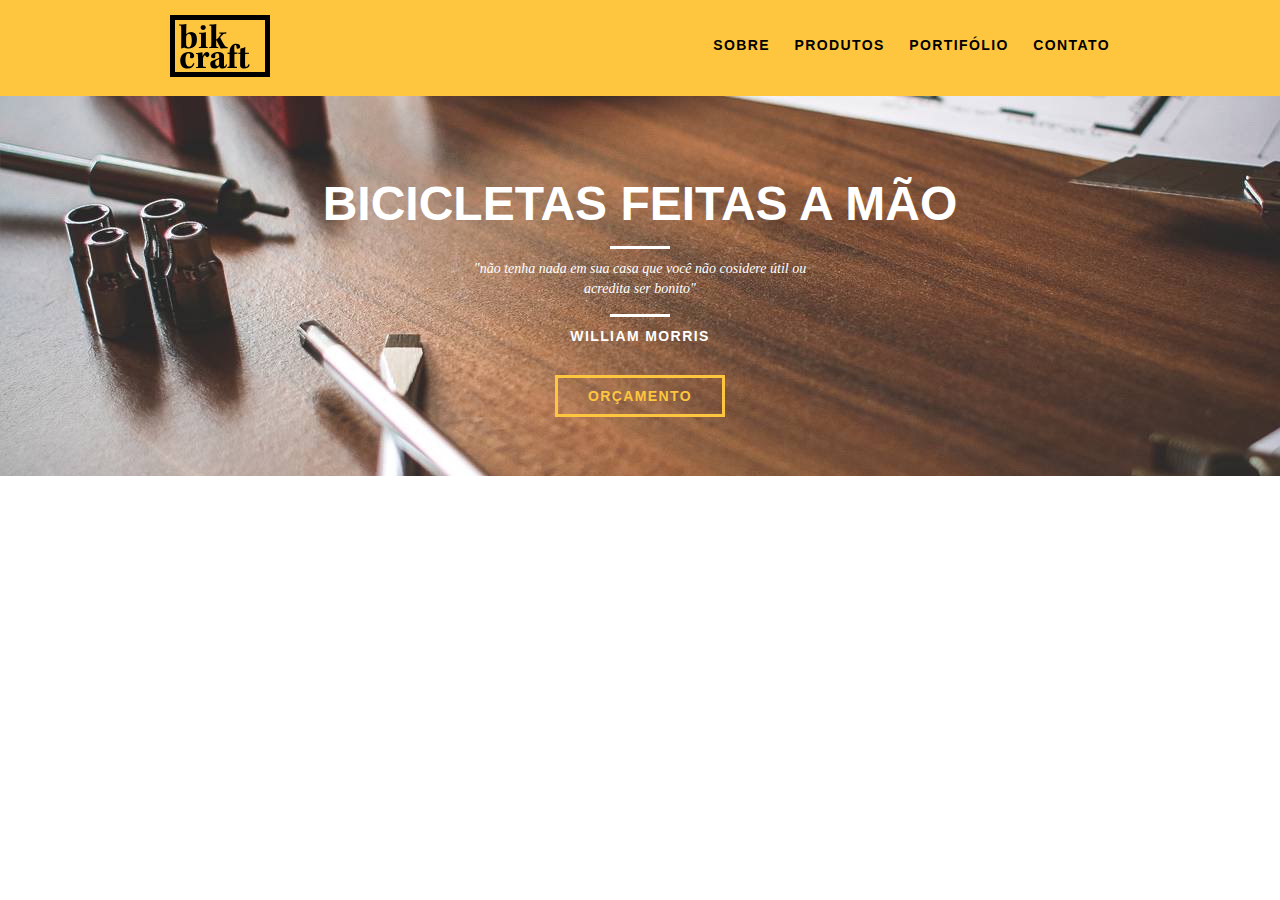
==== index.html @ 67c0c942 ":checkered_flag: Header face deployed" ====
<!DOCTYPE html>
<html lang="pt-BR">
<head>
    <meta charset="UTF-8">
    <meta http-equiv="X-UA-Compatible" content="IE=edge">
    <meta name="viewport" content="width=device-width, initial-scale=1.0">
    <title>Bikcraft</title>

    <link rel="stylesheet" href="./assets/css/normalize.css">
    <link rel="stylesheet" href="./assets/css/reset.css">
    <link rel="stylesheet" href="./assets/css/grid.css">
    <link rel="stylesheet" href="./assets/css/style.css">

    <script src="./assets/js/script.js" defer></script>
</head>

<body>

    <header class="header">
        <div class="container">
            <a href="index.html" class="grid-4">
                <img src="./assets/images/bikcraft.svg" alt="Bikcraft">
            </a>
            <nav class="header_menu grid-12">
                <ul>
                    <li><a href="sobre.html">Sobre</a></li>
                    <li><a href="produtos.html">Produtos</a></li>
                    <li><a href="portifolio.html">Portifólio</a></li>
                    <li><a href="contato.html">Contato</a></li>
                </ul>
            </nav>
        </div>
    </header>

    <section class="introducao">
        <div class="container">
            <h1>Bicicletas Feitas a Mão</h1>
            <blockquote class="quote-externo">
                <p>"não tenha nada em sua casa que você não cosidere útil ou acredita ser bonito"</p>
                <cite>WILLIAM MORRIS</cite>
            </blockquote>
            <a href="produtos.html" class="btn">Orçamento</a>
        </div>

    </section>

</body>
</html>
---- assets/css/grid.css ----
*, *:before, *:after {
    -webkit-box-sizing: border-box; 
    -moz-box-sizing: border-box; 
    box-sizing: border-box;
  }
  
  .container {
      width: 960px;
      margin: 0 auto;
      padding: 0px;
      position: relative;
  }
  
  .container:after, .container:before {
      content: " ";
      display: table;
  }
  
  .container:after {
      clear: both;
  }
  
  .grid-1, .grid-2, .grid-3, .grid-4, .grid-5, .grid-6, .grid-7, .grid-8, .grid-9, .grid-10, .grid-11, .grid-12, .grid-13, .grid-14, .grid-15, .grid-16, .grid-1-3 {
      float: left;
      margin-left: 10px;
      margin-right: 10px;
  }
  
  .grid-1 	{width: 40px;}
  .grid-2 	{width: 100px;}
  .grid-3 	{width: 160px;}
  .grid-4 	{width: 220px;}
  .grid-5 	{width: 280px;}
  .grid-6 	{width: 340px;}
  .grid-7 	{width: 400px;}
  .grid-8 	{width: 460px;}
  .grid-9 	{width: 520px;}
  .grid-10 	{width: 580px;}
  .grid-11 	{width: 640px;}
  .grid-12 	{width: 700px;}
  .grid-13 	{width: 760px;}
  .grid-14 	{width: 820px;}
  .grid-15 	{width: 880px;}
  .grid-16 	{width: 940px;}
  .grid-1-3	{width: 300px;}
---- assets/css/style.css ----
/* Estilos Gerais */

body {
    font-family: Arial, Helvetica, sans-serif;
}

p {
    font-family: Georgia, 'Times New Roman', Times, serif;
    font-size: 14px;
    line-height: 20px;
}

.btn {
    border: 3px solid #fec63e;
    padding: 10px 30px;
    color: #fec63e;
    font-size: 14px;
    line-height: 20px;
    text-transform: uppercase;
    font-weight: bold;
    letter-spacing: .1em;
}

.btn:hover {
    border-color: #fff;
    color: #fff;
}

/* Header */

.header {
    position: fixed;
    top: 0;
    width: 100%;
    background: #fec63e;
    padding: 15px 0;
}

.header_menu {
    text-align: right;
    margin-top: 20px;
}

.header_menu ul li {
    display: inline-block;
    margin-left: 20px;
}

.header_menu ul li a {
    color: #000;
    font-weight: bold;
    text-transform: uppercase;
    letter-spacing: .1em;
    font-size: 14px;
    line-height: 20px;
    padding: 10px 0;
}

.header_menu ul li a:hover {
    color: #fff;
}

/* Introdução */

.introducao {
    width: 100%;
    height: 380px;
    background: url(../images/bg.jpg) no-repeat;
    background-size: cover;
    margin-top: 96px;
    text-align: center;
    padding-top: 80px;
}

.introducao h1 {
    font-size: 48px;
    color: #fff;
    font-weight: bold;
    text-transform: uppercase;
}

.quote-externo {
    max-width: 360px;
    margin: 0 auto 40px;
    color: #fff;
}

.quote-externo p {
    font-style: italic;
}

.quote-externo p::before {
    content: "";
    display: block;
    width: 60px;
    height: 3px;
    background: #fff;
    margin: 15px auto 10px auto;
}

.quote-externo p::after {
    content: "";
    display: block;
    width: 60px;
    height: 3px;
    background: #fff;
    margin: 15px auto 10px auto;
}

.quote-externo cite {
    font-style: normal;
    font-weight: bold;
    font-size: 14px;
    letter-spacing: .1em;
}
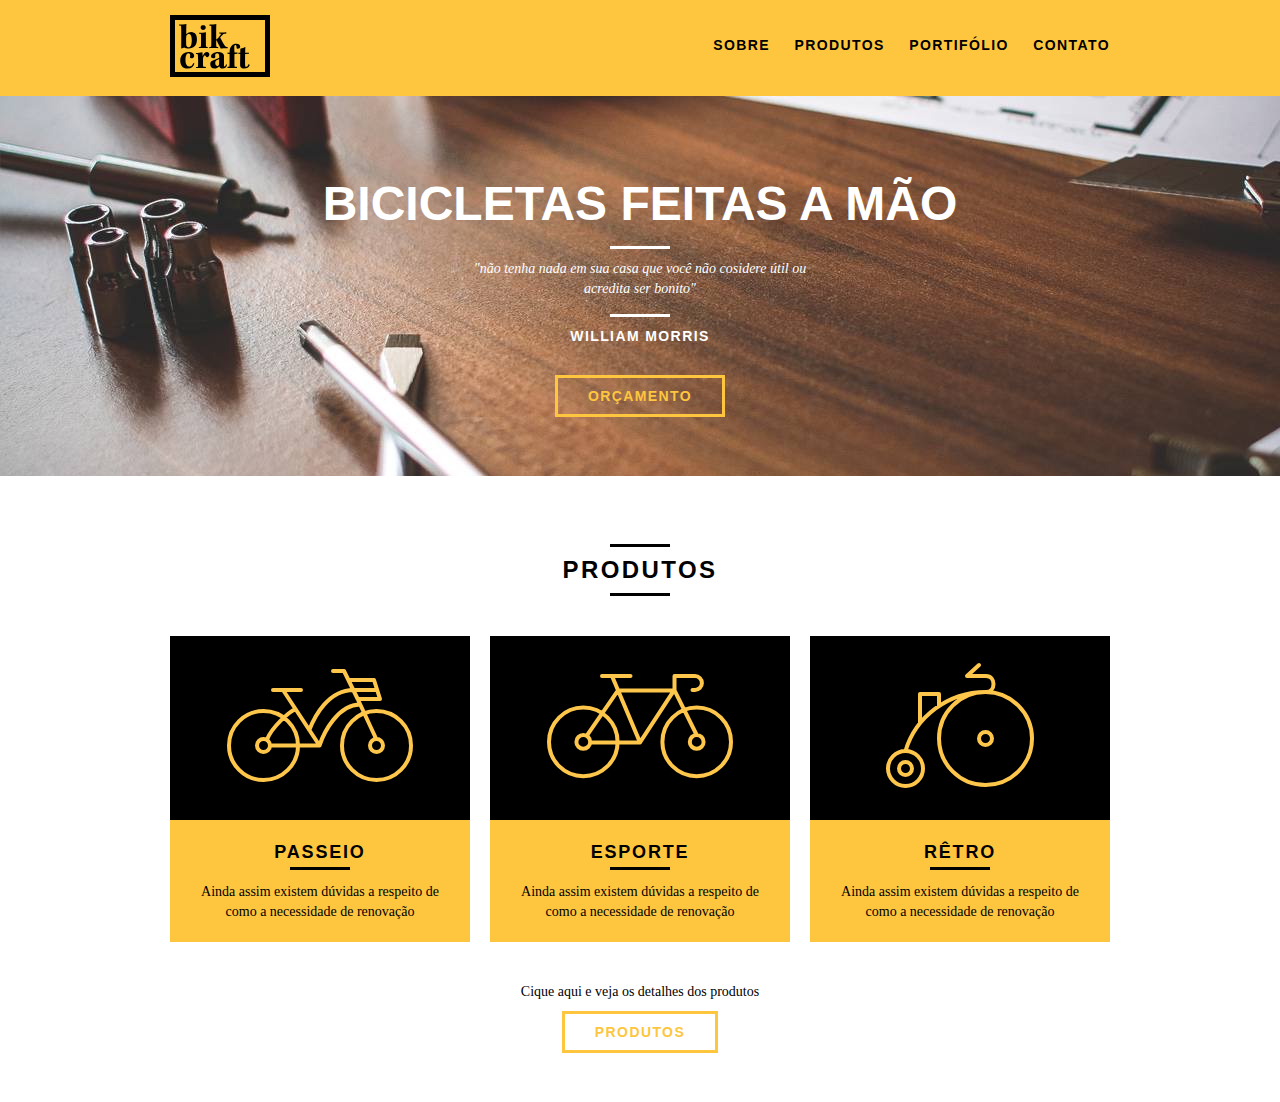
==== commit f5579e10: ":checkered_flag: Product section deployed" ====
--- a/index.html
+++ b/index.html
@@ -41,7 +41,40 @@
             </blockquote>
             <a href="produtos.html" class="btn">Orçamento</a>
         </div>
+    </section>
 
+    <section class="container produtos">
+        <h2 class="subtitulo">Produtos</h2>
+        <ul class="produtos-lista">
+            <li class="grid-1-3">
+                <div class="produtos-lista-icone">
+                    <img src="./assets/images/produtos/passeio.svg" alt="Bikcraft passeio">
+                </div>
+                <h3>Passeio</h3>
+                <p>Ainda assim existem dúvidas a respeito de como a necessidade de renovação</p>
+            </li>
+
+            <li class="grid-1-3">
+                <div class="produtos-lista-icone">
+                    <img src="./assets/images/produtos/esporte.svg" alt="Bikcraft passeio">
+                </div>
+                <h3>Esporte</h3>
+                <p>Ainda assim existem dúvidas a respeito de como a necessidade de renovação</p>
+            </li>
+
+            <li class="grid-1-3">
+                <div class="produtos-lista-icone">
+                    <img src="./assets/images/produtos/retro.svg" alt="Bikcraft passeio">
+                </div>
+                <h3>Rêtro</h3>
+                <p>Ainda assim existem dúvidas a respeito de como a necessidade de renovação</p>
+            </li>
+        </ul>
+
+        <div class="call">
+            <p>Cique aqui e veja os detalhes dos produtos</p>
+            <a href="produtos.html" class="btn btn-preto">Produtos</a>
+        </div>
     </section>
 
 </body>
--- a/assets/css/style.css
+++ b/assets/css/style.css
@@ -26,6 +26,39 @@
     color: #fff;
 }
 
+.btn-preto:hover {
+    border-color: #000;
+    color: #000;
+}
+
+.subtitulo {
+    font-size: 24px;
+    line-height: 30px;
+    font-weight: bold;
+    letter-spacing: .1em;
+    color: #000;
+    text-transform: uppercase;
+    text-align: center;
+    margin-bottom: 40px;
+}
+
+.subtitulo::after {
+    content: "";
+    display: block;
+    width: 60px;
+    height: 3px;
+    background: #000;
+    margin: 8px auto;
+}
+
+.subtitulo::before {
+    content: "";
+    display: block;
+    width: 60px;
+    height: 3px;
+    background: #000;
+    margin: 8px auto;
+}
 /* Header */
 
 .header {
@@ -34,6 +67,7 @@
     width: 100%;
     background: #fec63e;
     padding: 15px 0;
+    z-index: 10;
 }
 
 .header_menu {
@@ -112,4 +146,53 @@
     font-weight: bold;
     font-size: 14px;
     letter-spacing: .1em;
+}
+
+/* Produtos */
+
+.produtos {
+    padding: 60px 0;
+}
+
+.produtos-lista li {
+    background: #fec63e;
+    text-align: center;
+}
+
+.produtos-lista li h3 {
+    font-weight: bold;
+    font-size: 18px;
+    line-height: 25px;
+    text-transform: uppercase;
+    letter-spacing: .1em;
+    margin-top: 20px;
+}
+
+.produtos-lista li h3::after {
+    content: "";
+    display: block;
+    width: 60px;
+    height: 3px;
+    background: #000;
+    margin: 2px auto;
+}
+
+.produtos-lista li p {
+    padding: 10px 20px 20px 20px;
+}
+
+.produtos-lista-icone {
+    background: #000;
+    padding: 20px;
+}
+
+.call {
+    padding-top: 40px;
+    text-align: center;
+    clear: both;
+    
+}
+
+.call p {
+    margin-bottom: 20px;
 }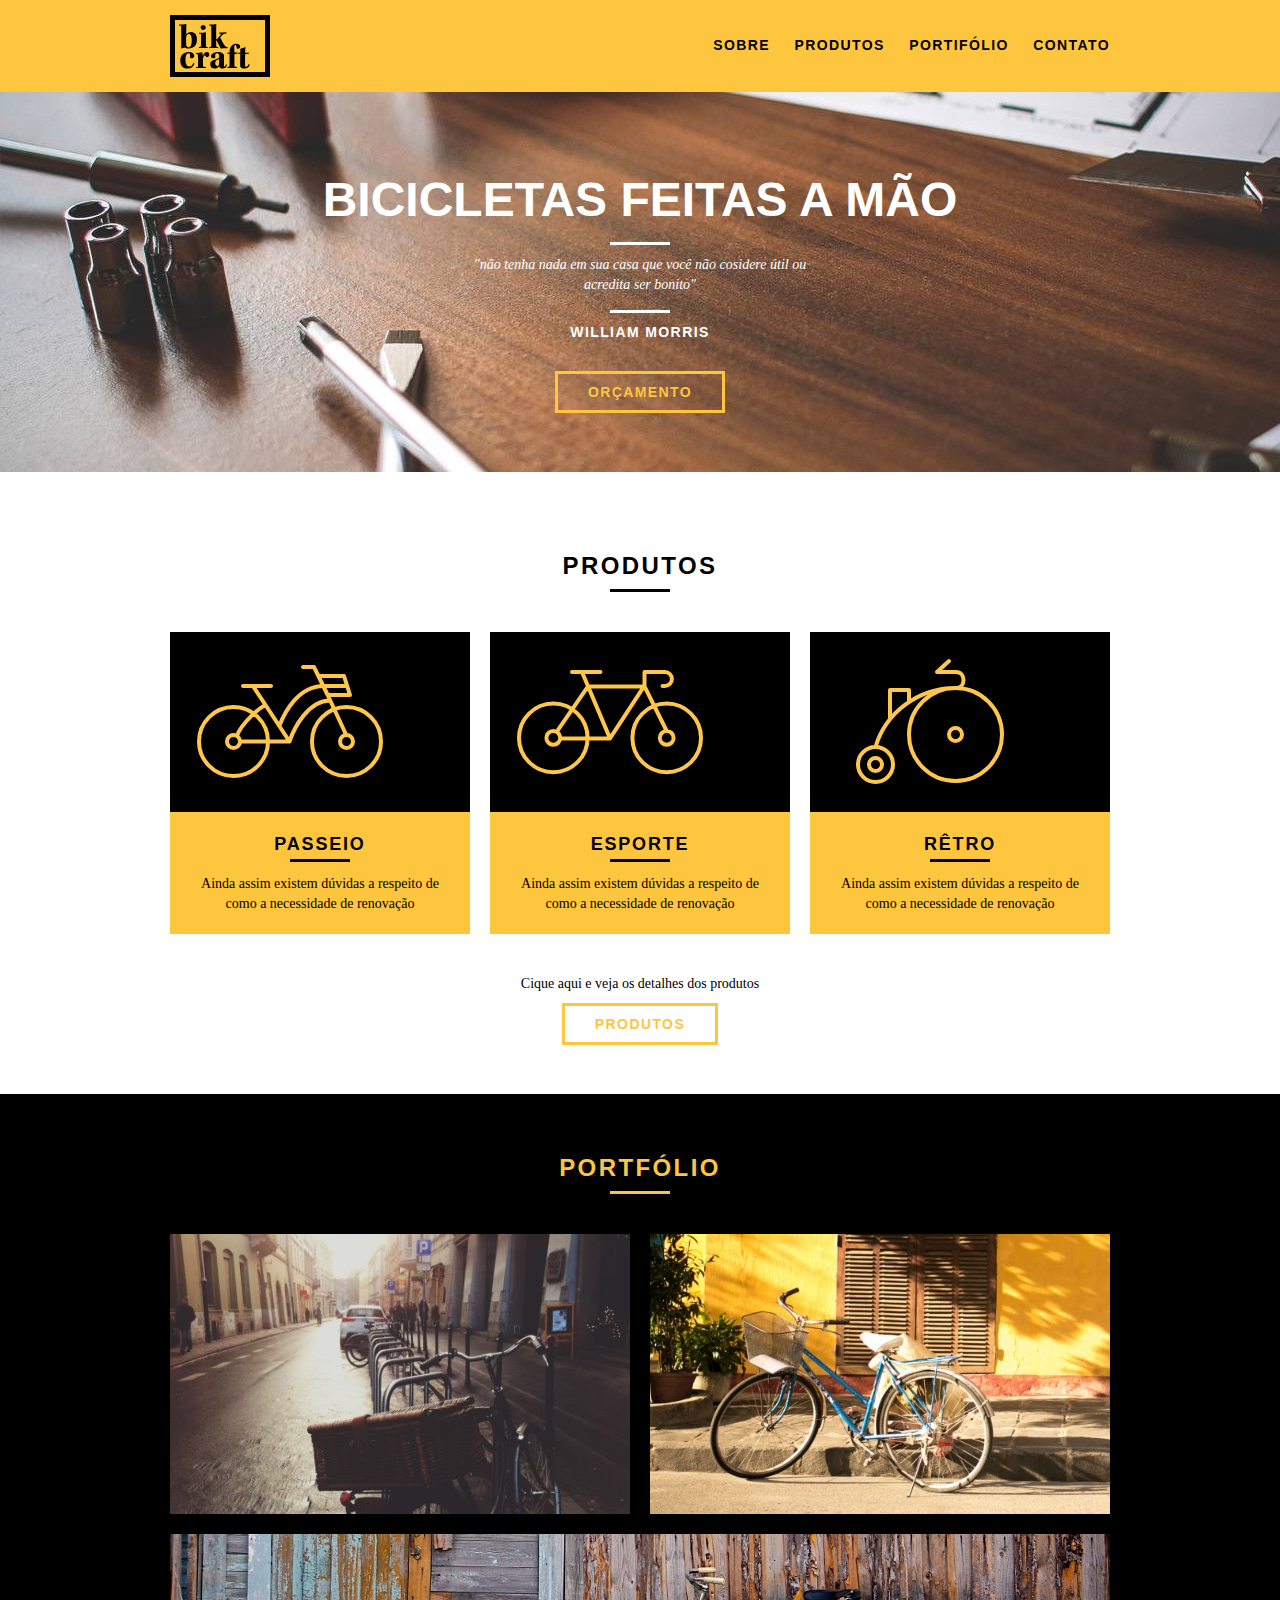
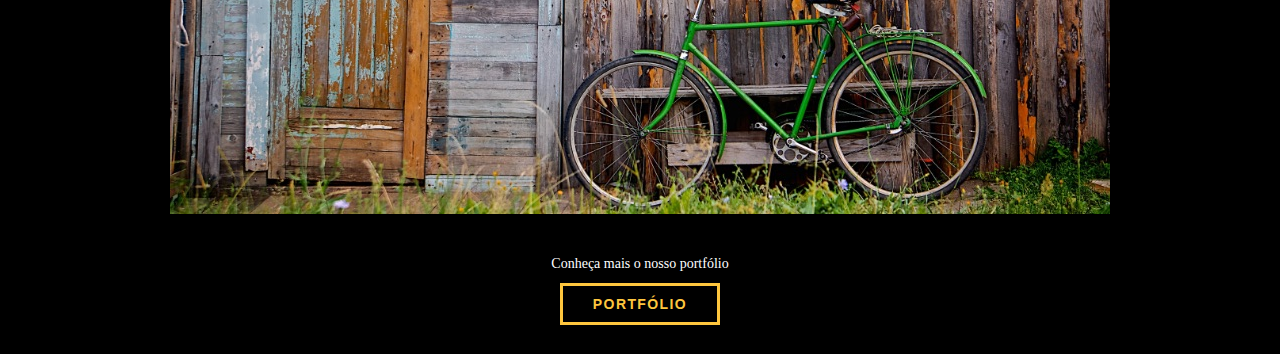
==== commit 04955546: ":checkered_flag: Portfólio section deployed" ====
--- a/index.html
+++ b/index.html
@@ -77,5 +77,23 @@
         </div>
     </section>
 
+    <section class="portfolio">
+        <div class="container">
+            <h2 class="subtitulo">Portfólio</h2>
+            <ul class="portfolio-lista">
+                <li class="grid-8"><img src="./assets/images/portfolio/retro.jpg" alt="Bicicleta Retrô"></li>
+                <li class="grid-8"><img src="./assets/images/portfolio/passeio.jpg" alt="Bicicleta Passeio"></li>
+                <li class="grid-16"><img src="./assets/images/portfolio/esporte.jpg" alt="Bicicleta Esporte"></li>
+            </ul>
+
+            <div class="call">
+                <p>Conheça mais o nosso portfólio</p>
+                <a href="portfolio.html" class="btn">Portfólio</a>
+            </div>
+        </div>
+    </section>
+
+    
+
 </body>
 </html>--- a/assets/css/style.css
+++ b/assets/css/style.css
@@ -8,6 +8,10 @@
     font-family: Georgia, 'Times New Roman', Times, serif;
     font-size: 14px;
     line-height: 20px;
+}
+
+img {
+    display: block;
 }
 
 .btn {
@@ -101,7 +105,7 @@
     height: 380px;
     background: url(../images/bg.jpg) no-repeat;
     background-size: cover;
-    margin-top: 96px;
+    margin-top: 92px;
     text-align: center;
     padding-top: 80px;
 }
@@ -154,6 +158,10 @@
     padding: 60px 0;
 }
 
+.produtos .subtitulo::before {
+    background: #fff;
+}
+
 .produtos-lista li {
     background: #fec63e;
     text-align: center;
@@ -195,4 +203,28 @@
 
 .call p {
     margin-bottom: 20px;
-}+}
+
+/* Portfólio */
+
+.portfolio {
+    width: 100%;
+    background: #000;
+    padding: 40px 0;
+}
+
+.portfolio .subtitulo {
+    color: #fec63e;
+}
+
+.portfolio .subtitulo::after {
+    background: #fec63e;
+}
+
+.portfolio-lista li:last-child {
+    margin-top: 20px;
+}
+
+.portfolio .call p {
+    color: #fff;
+}
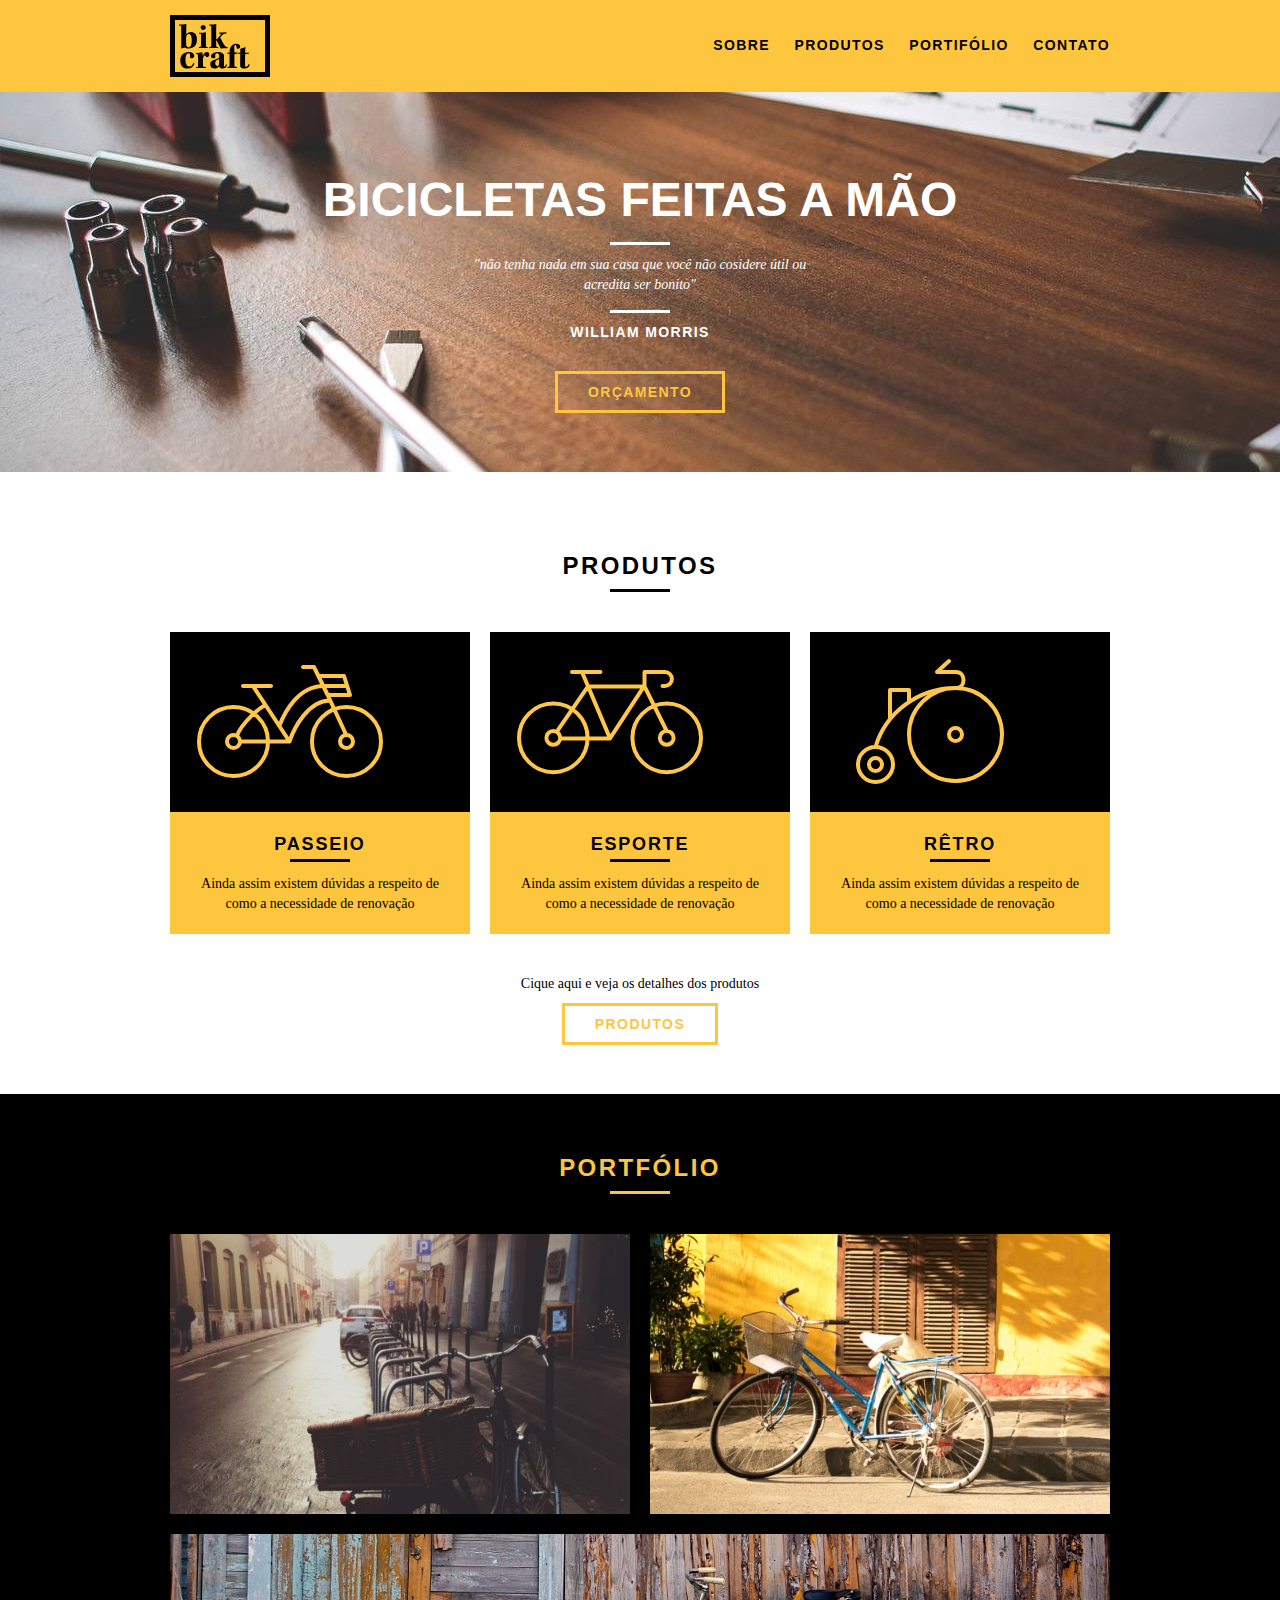
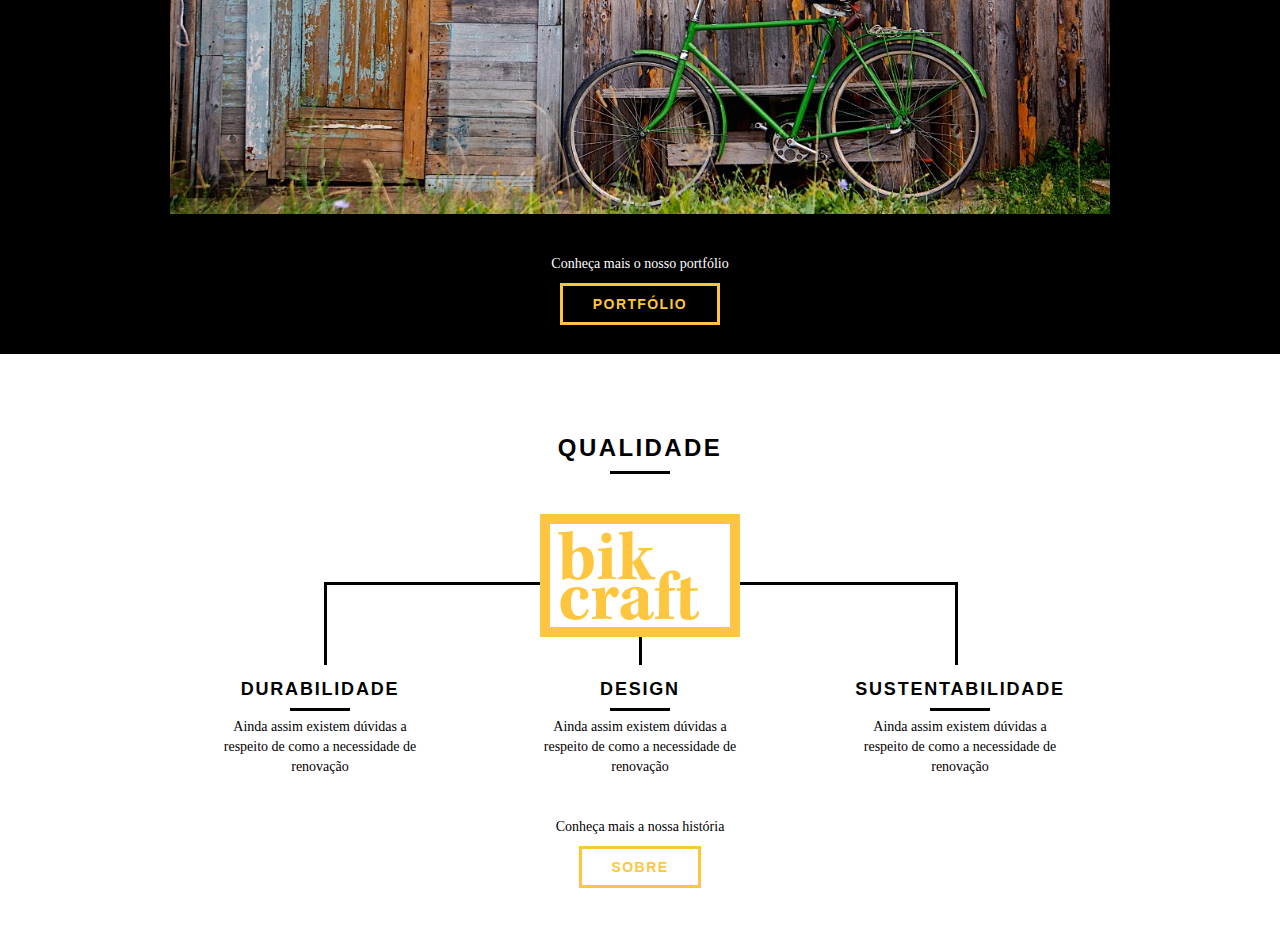
==== commit 2d235a31: ":checkered_flag: Qualidade section deployed" ====
--- a/index.html
+++ b/index.html
@@ -93,7 +93,31 @@
         </div>
     </section>
 
-    
+    <section class="qualidade container">
+        <h2 class="subtitulo">Qualidade</h2>
+        <img src="./assets/images/bikcraft-qualidade.svg" alt="Bikcraft Qualidade">
+        <ul class="qualidade-lista">
+            <li class="grid-1-3">
+                <h3>Durabilidade</h3>
+                <p>Ainda assim existem dúvidas a respeito de como a necessidade de renovação</p>
+            </li>
+
+            <li class="grid-1-3">
+                <h3>Design</h3>
+                <p>Ainda assim existem dúvidas a respeito de como a necessidade de renovação</p>
+            </li>
+
+            <li class="grid-1-3">
+                <h3>Sustentabilidade</h3>
+                <p>Ainda assim existem dúvidas a respeito de como a necessidade de renovação</p>
+            </li>
+        </ul>
+
+        <div class="call">
+            <p>Conheça mais a nossa história</p>
+            <a href="sobre.html" class="btn btn-preto">Sobre</a>
+        </div>
+    </section>
 
 </body>
 </html>--- a/assets/css/style.css
+++ b/assets/css/style.css
@@ -228,3 +228,56 @@
 .portfolio .call p {
     color: #fff;
 }
+
+/* Qualidade */
+
+.qualidade {
+    padding: 60px 0
+}
+
+.qualidade::after {
+    content: "";
+    width: 634px;
+    height: 83px;
+    display: block;
+    background: url(../images/linhas.svg) no-repeat center;
+    position: absolute;
+    top: 228px;
+    right: 162px;
+    z-index: -1;
+}
+
+.qualidade .subtitulo::before {
+    background: #fff;
+}
+
+.qualidade img {
+    margin: 0 auto;
+}
+
+.qualidade-lista {
+    padding-top: 20px;
+}
+
+.qualidade-lista li {
+    text-align: center;
+    padding: 0 40px;
+}
+
+.qualidade-lista li h3 {
+    font-weight: bold;
+    font-size: 18px;
+    line-height: 25px;
+    text-transform: uppercase;
+    letter-spacing: .1em;
+    margin-top: 20px;
+}
+
+.qualidade-lista li h3::after {
+    content: "";
+    display: block;
+    width: 60px;
+    height: 3px;
+    background: #000;
+    margin: 6px auto;
+}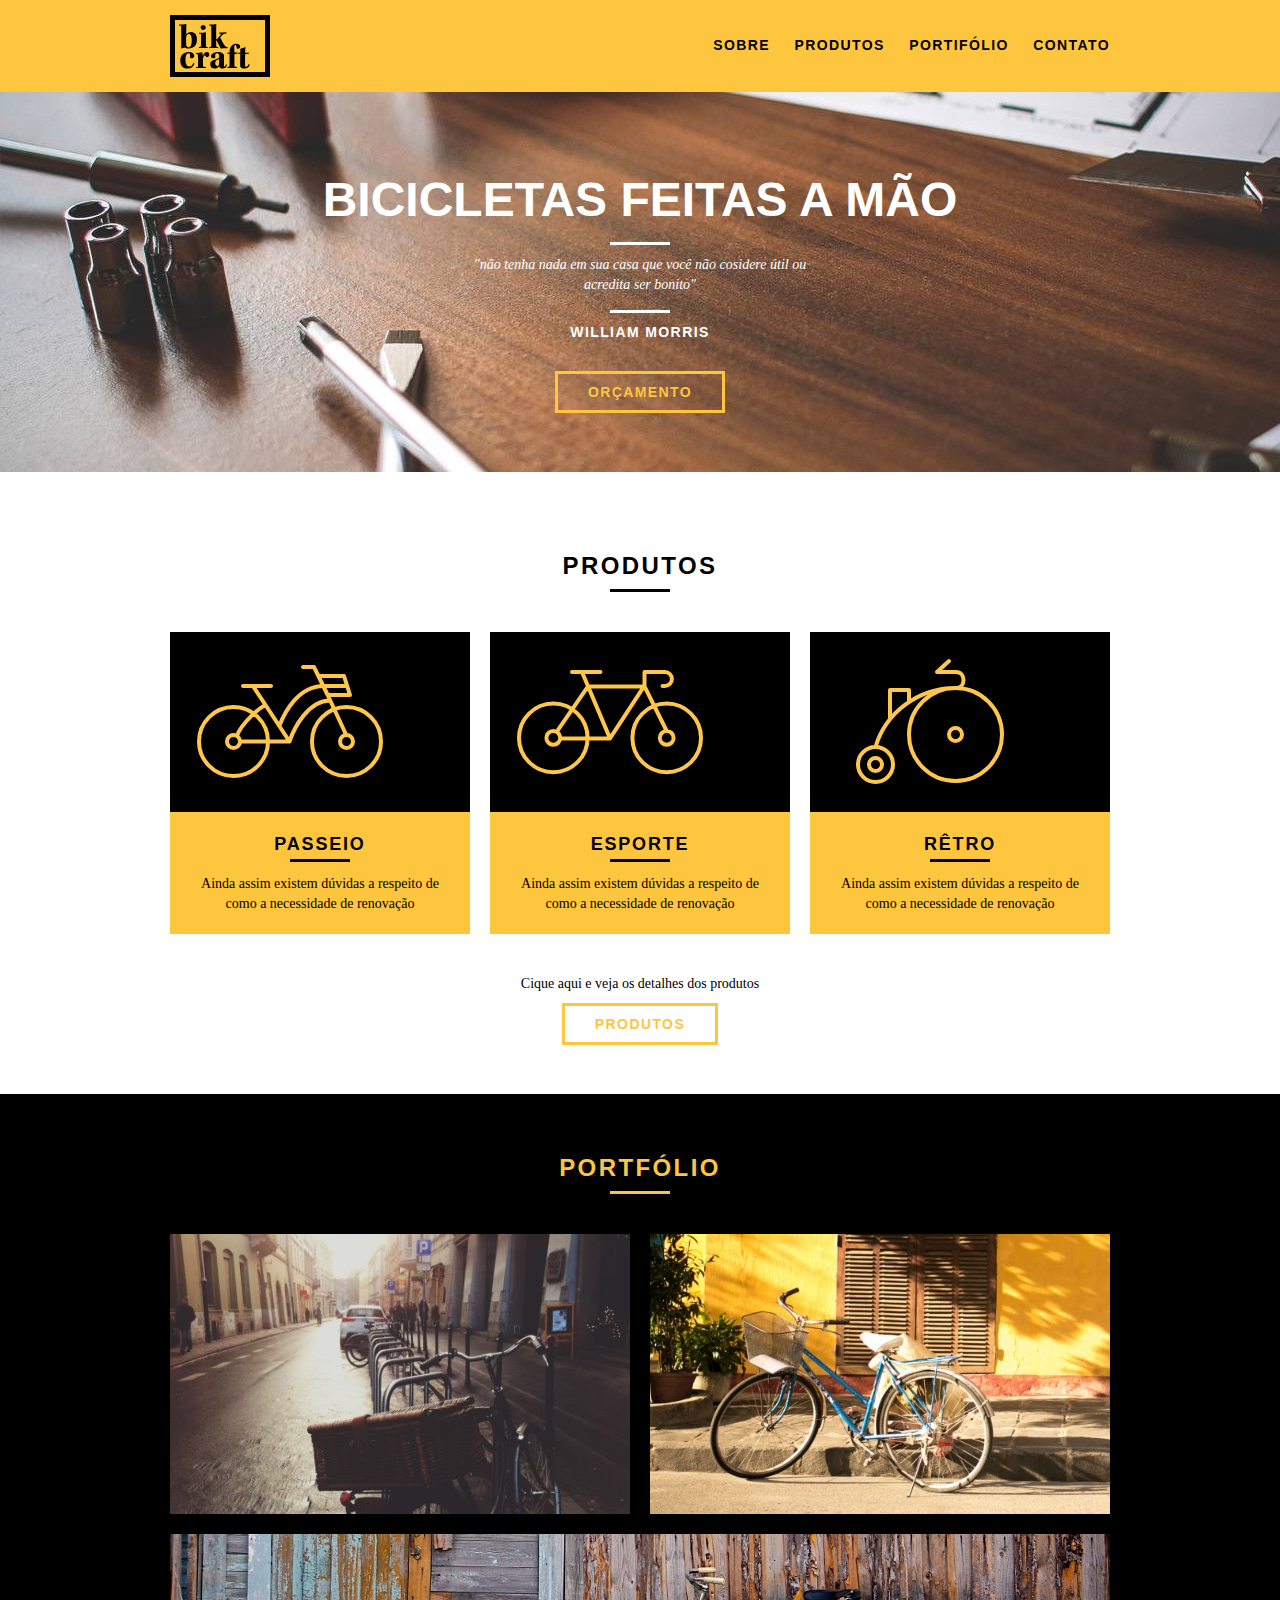
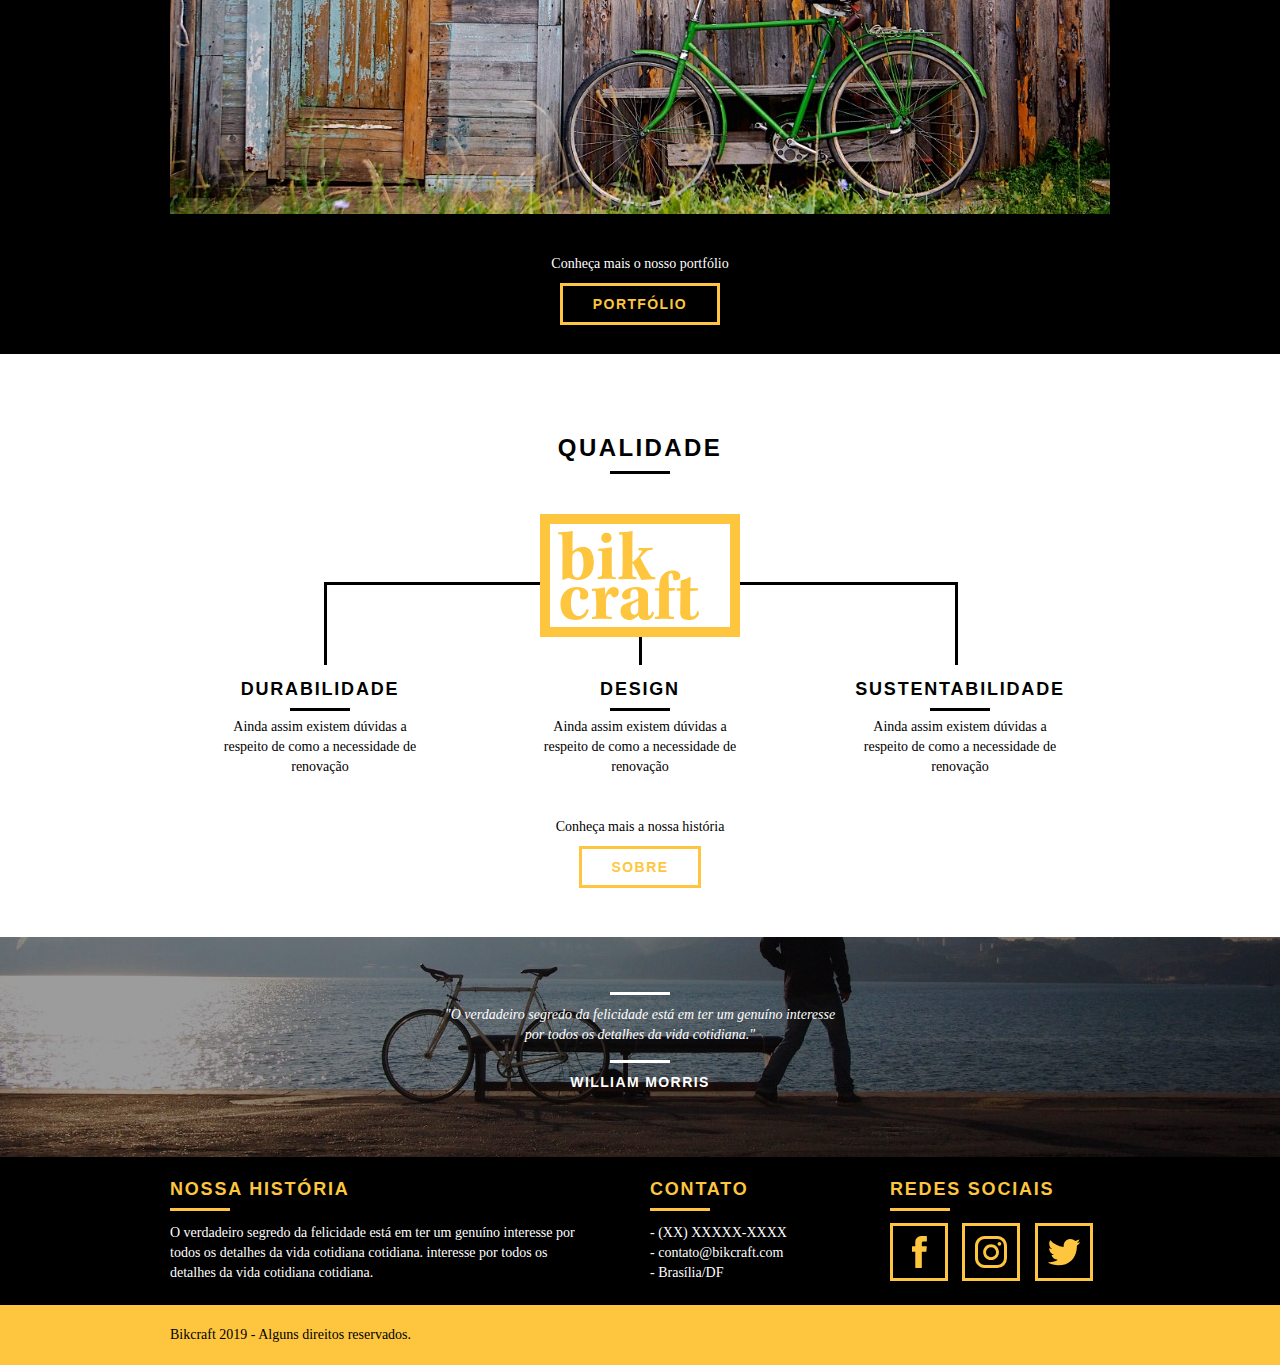
==== commit 4b4530c2: ":checkered_flag: Footer deployed" ====
--- a/index.html
+++ b/index.html
@@ -42,82 +42,127 @@
             <a href="produtos.html" class="btn">Orçamento</a>
         </div>
     </section>
+    <main>
+        <section class="container produtos">
+            <h2 class="subtitulo">Produtos</h2>
+            <ul class="produtos-lista">
+                <li class="grid-1-3">
+                    <div class="produtos-lista-icone">
+                        <img src="./assets/images/produtos/passeio.svg" alt="Bikcraft passeio">
+                    </div>
+                    <h3>Passeio</h3>
+                    <p>Ainda assim existem dúvidas a respeito de como a necessidade de renovação</p>
+                </li>
+    
+                <li class="grid-1-3">
+                    <div class="produtos-lista-icone">
+                        <img src="./assets/images/produtos/esporte.svg" alt="Bikcraft passeio">
+                    </div>
+                    <h3>Esporte</h3>
+                    <p>Ainda assim existem dúvidas a respeito de como a necessidade de renovação</p>
+                </li>
+    
+                <li class="grid-1-3">
+                    <div class="produtos-lista-icone">
+                        <img src="./assets/images/produtos/retro.svg" alt="Bikcraft passeio">
+                    </div>
+                    <h3>Rêtro</h3>
+                    <p>Ainda assim existem dúvidas a respeito de como a necessidade de renovação</p>
+                </li>
+            </ul>
+    
+            <div class="call">
+                <p>Cique aqui e veja os detalhes dos produtos</p>
+                <a href="produtos.html" class="btn btn-preto">Produtos</a>
+            </div>
+        </section>
+    
+        <section class="portfolio">
+            <div class="container">
+                <h2 class="subtitulo">Portfólio</h2>
+                <ul class="portfolio-lista">
+                    <li class="grid-8"><img src="./assets/images/portfolio/retro.jpg" alt="Bicicleta Retrô"></li>
+                    <li class="grid-8"><img src="./assets/images/portfolio/passeio.jpg" alt="Bicicleta Passeio"></li>
+                    <li class="grid-16"><img src="./assets/images/portfolio/esporte.jpg" alt="Bicicleta Esporte"></li>
+                </ul>
+    
+                <div class="call">
+                    <p>Conheça mais o nosso portfólio</p>
+                    <a href="portfolio.html" class="btn">Portfólio</a>
+                </div>
+            </div>
+        </section>
+    
+        <section class="qualidade container">
+            <h2 class="subtitulo">Qualidade</h2>
+            <img src="./assets/images/bikcraft-qualidade.svg" alt="Bikcraft Qualidade">
+            <ul class="qualidade-lista">
+                <li class="grid-1-3">
+                    <h3>Durabilidade</h3>
+                    <p>Ainda assim existem dúvidas a respeito de como a necessidade de renovação</p>
+                </li>
+    
+                <li class="grid-1-3">
+                    <h3>Design</h3>
+                    <p>Ainda assim existem dúvidas a respeito de como a necessidade de renovação</p>
+                </li>
+    
+                <li class="grid-1-3">
+                    <h3>Sustentabilidade</h3>
+                    <p>Ainda assim existem dúvidas a respeito de como a necessidade de renovação</p>
+                </li>
+            </ul>
+    
+            <div class="call">
+                <p>Conheça mais a nossa história</p>
+                <a href="sobre.html" class="btn btn-preto">Sobre</a>
+            </div>
+        </section>
 
-    <section class="container produtos">
-        <h2 class="subtitulo">Produtos</h2>
-        <ul class="produtos-lista">
-            <li class="grid-1-3">
-                <div class="produtos-lista-icone">
-                    <img src="./assets/images/produtos/passeio.svg" alt="Bikcraft passeio">
+        <section class="quebra">
+            <blockquote class="quote-externo container">
+                <p>"O verdadeiro segredo da felicidade está em ter um genuíno interesse por todos os detalhes da vida cotidiana."</p>
+                <cite>WILLIAM MORRIS</cite>
+            </blockquote>
+        </section>
+    </main>
+
+    <footer>
+        <div class="footer">
+            <div class="container">
+
+                <div class="grid-8 footer-historia">
+                    <h3>Nossa História</h3>
+                    <p>O verdadeiro segredo da felicidade está em ter um genuíno interesse por todos os detalhes da vida cotidiana cotidiana. interesse por todos os detalhes da vida cotidiana cotidiana.</p>
                 </div>
-                <h3>Passeio</h3>
-                <p>Ainda assim existem dúvidas a respeito de como a necessidade de renovação</p>
-            </li>
 
-            <li class="grid-1-3">
-                <div class="produtos-lista-icone">
-                    <img src="./assets/images/produtos/esporte.svg" alt="Bikcraft passeio">
+                <div class="grid-4 footer-contato">
+                    <h3>Contato</h3>
+                    <ul>
+                        <li>- (XX) XXXXX-XXXX</li>
+                        <li>- contato@bikcraft.com</li>
+                        <li>- Brasília/DF</li>
+                    </ul>
                 </div>
-                <h3>Esporte</h3>
-                <p>Ainda assim existem dúvidas a respeito de como a necessidade de renovação</p>
-            </li>
 
-            <li class="grid-1-3">
-                <div class="produtos-lista-icone">
-                    <img src="./assets/images/produtos/retro.svg" alt="Bikcraft passeio">
+                <div class="grid-4 footer-redes">
+                    <h3>Redes Sociais</h3>
+                    <ul>
+                        <li><a href="http://facebook.com" target="_blank"><img src="./assets/images/redes-sociais/facebook.svg"></a></li>
+                        <li><a href="http://instagram.com" target="_blank"><img src="./assets/images/redes-sociais/instagram.svg"></a></li>
+                        <li><a href="http://twitter.com" target="_blank"><img src="./assets/images/redes-sociais/twitter.svg"></a></li>
+                    </ul>
                 </div>
-                <h3>Rêtro</h3>
-                <p>Ainda assim existem dúvidas a respeito de como a necessidade de renovação</p>
-            </li>
-        </ul>
 
-        <div class="call">
-            <p>Cique aqui e veja os detalhes dos produtos</p>
-            <a href="produtos.html" class="btn btn-preto">Produtos</a>
-        </div>
-    </section>
-
-    <section class="portfolio">
-        <div class="container">
-            <h2 class="subtitulo">Portfólio</h2>
-            <ul class="portfolio-lista">
-                <li class="grid-8"><img src="./assets/images/portfolio/retro.jpg" alt="Bicicleta Retrô"></li>
-                <li class="grid-8"><img src="./assets/images/portfolio/passeio.jpg" alt="Bicicleta Passeio"></li>
-                <li class="grid-16"><img src="./assets/images/portfolio/esporte.jpg" alt="Bicicleta Esporte"></li>
-            </ul>
-
-            <div class="call">
-                <p>Conheça mais o nosso portfólio</p>
-                <a href="portfolio.html" class="btn">Portfólio</a>
             </div>
         </div>
-    </section>
 
-    <section class="qualidade container">
-        <h2 class="subtitulo">Qualidade</h2>
-        <img src="./assets/images/bikcraft-qualidade.svg" alt="Bikcraft Qualidade">
-        <ul class="qualidade-lista">
-            <li class="grid-1-3">
-                <h3>Durabilidade</h3>
-                <p>Ainda assim existem dúvidas a respeito de como a necessidade de renovação</p>
-            </li>
-
-            <li class="grid-1-3">
-                <h3>Design</h3>
-                <p>Ainda assim existem dúvidas a respeito de como a necessidade de renovação</p>
-            </li>
-
-            <li class="grid-1-3">
-                <h3>Sustentabilidade</h3>
-                <p>Ainda assim existem dúvidas a respeito de como a necessidade de renovação</p>
-            </li>
-        </ul>
-
-        <div class="call">
-            <p>Conheça mais a nossa história</p>
-            <a href="sobre.html" class="btn btn-preto">Sobre</a>
+        <div class="copy">
+            <div class="container">
+                <p class="grid-16">Bikcraft 2019 - Alguns direitos reservados.</p>
+            </div>
         </div>
-    </section>
+    </footer>
 
 </body>
 </html>--- a/assets/css/style.css
+++ b/assets/css/style.css
@@ -280,4 +280,77 @@
     height: 3px;
     background: #000;
     margin: 6px auto;
+}
+
+/* Quebra */
+
+.quebra {
+    width: 100%;
+    height: 220px;
+    background: url(../images/bg-footer.jpg) no-repeat center;
+    background-size: cover;
+    text-align: center;
+    padding-top: 40px;
+}
+
+.quebra .quote-externo {
+    max-width: 400px;
+}
+
+/* Footer */
+
+.footer {
+    width: 100%;
+    background: #000;
+    color: #fff;
+    padding: 20px 0;
+}
+
+.footer h3 {
+    font-size: 18px;
+    line-height: 25px;
+    color: #fec63e;
+    text-transform: uppercase;
+    letter-spacing: .1em;
+    font-weight: bold;
+}
+
+.footer h3::after {
+    content: "";
+    display: block;
+    width: 60px;
+    height: 3px;
+    background: #fec63e;
+    margin: 6px 0 12px 0;
+}
+
+.footer-historia {
+    padding-right: 40px;
+}
+
+.footer-contato ul li {
+    font-size: 14px;
+    line-height: 20px;
+    font-family: Georgia, 'Times New Roman', Times, serif;
+}
+
+.footer-redes ul li {
+    display: inline-block;
+    margin-right: 10px;
+}
+
+.footer-redes ul li a {
+    border: 3px solid #fec63e;
+    display: block;
+    padding: 10px;
+}
+
+.footer-redes ul li a:hover {
+    border-color: #fff;
+}
+
+.copy {
+    width: 100%;
+    background: #fec63e;
+    padding: 20px 0;
 }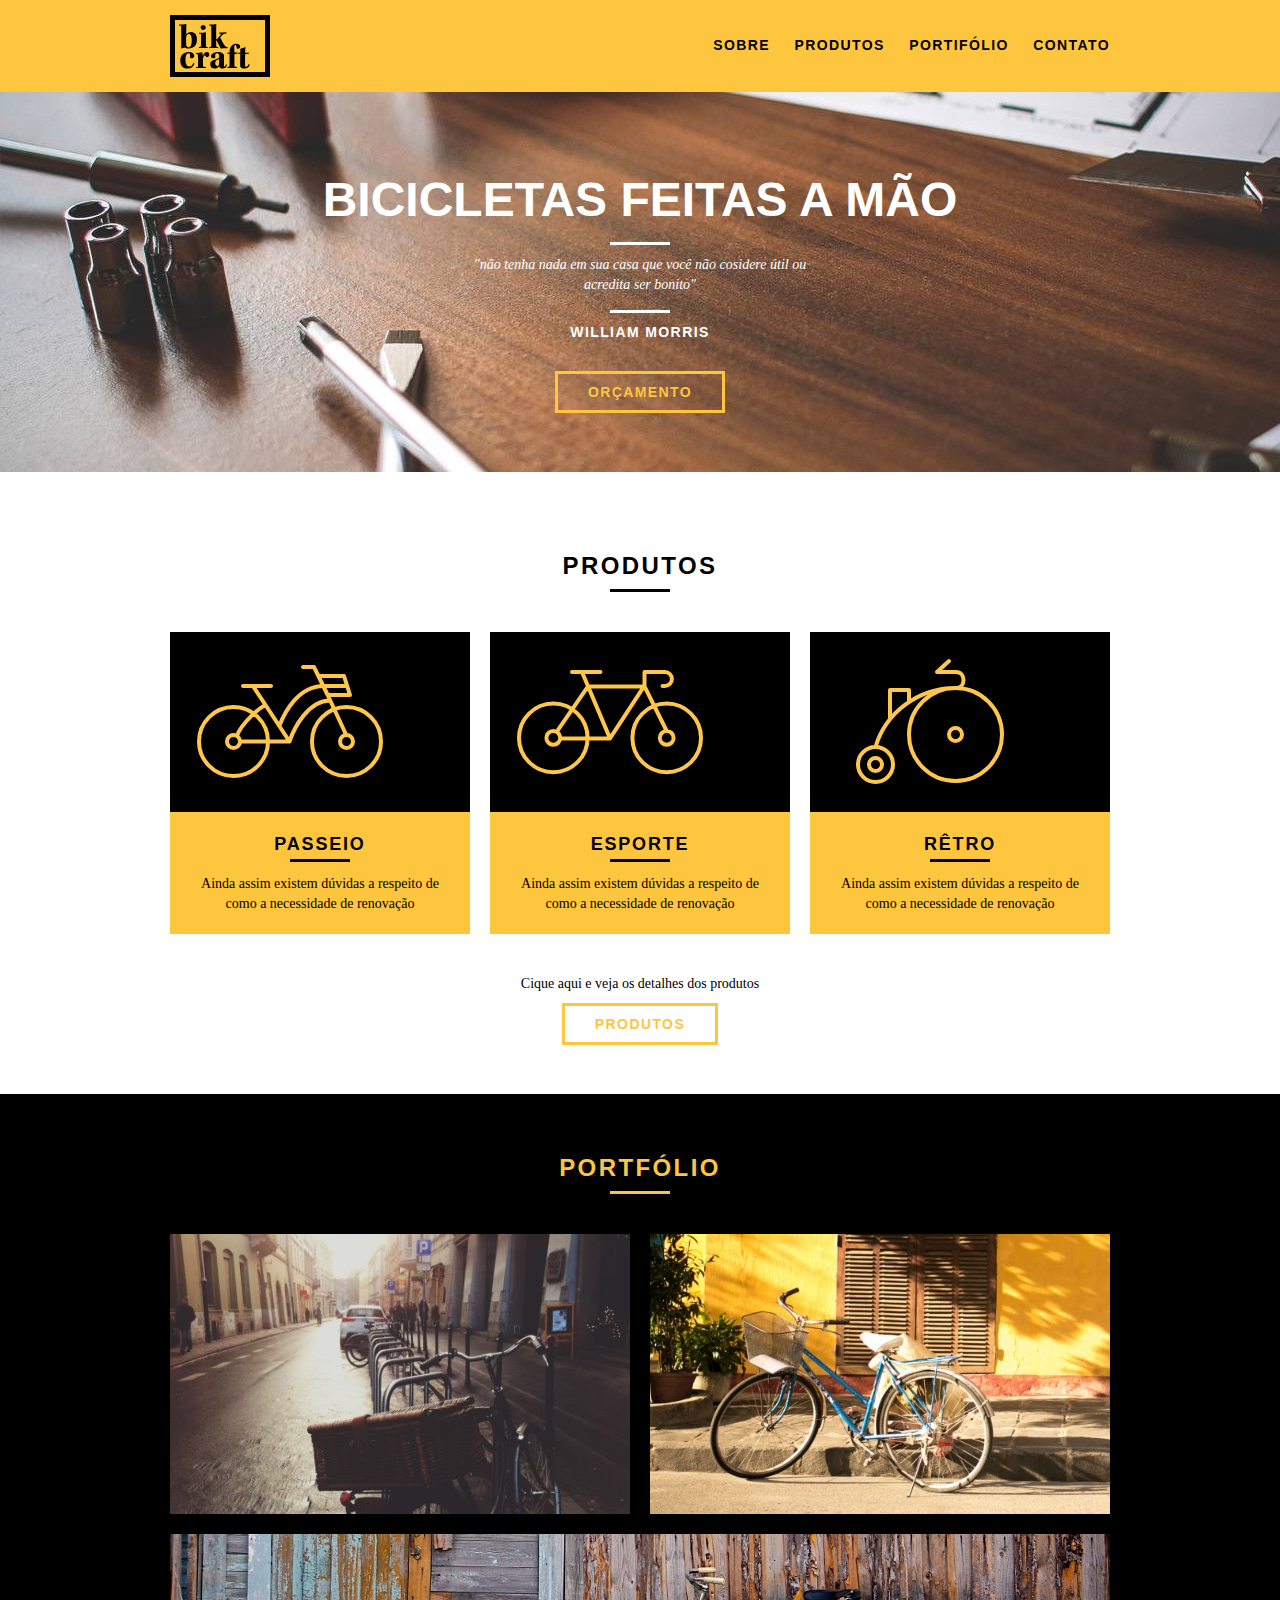
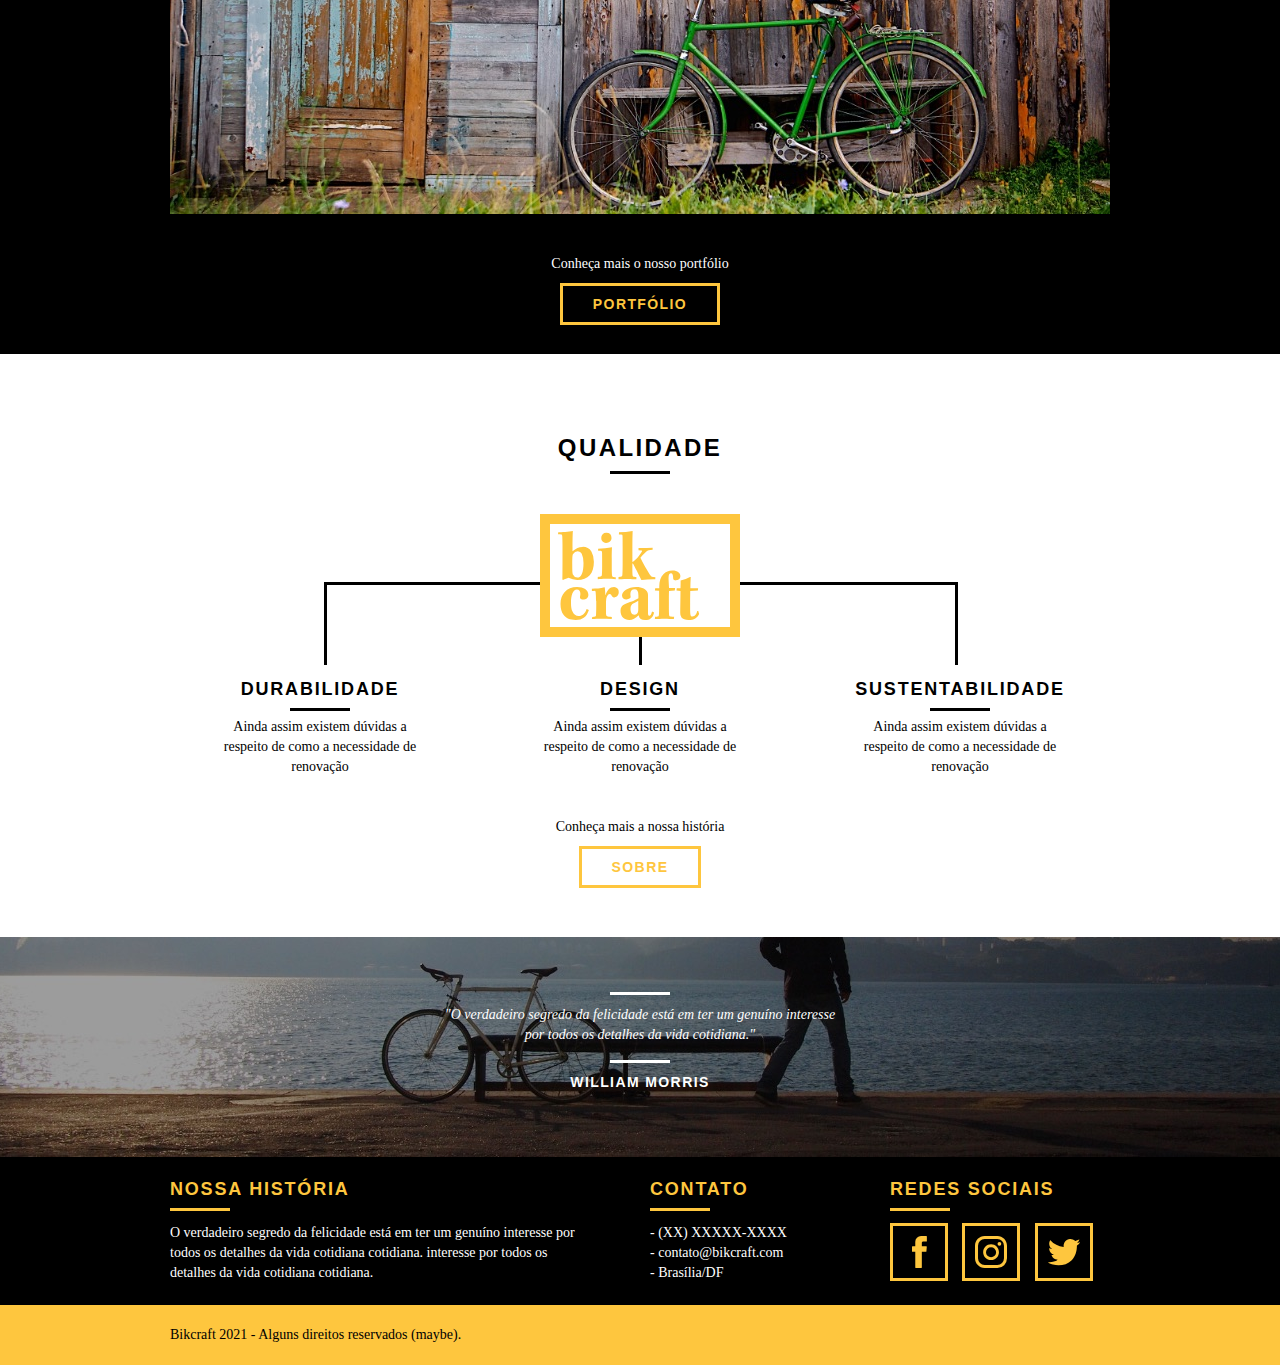
==== commit eadbefc6: ":up: copy text" ====
--- a/index.html
+++ b/index.html
@@ -159,7 +159,7 @@
 
         <div class="copy">
             <div class="container">
-                <p class="grid-16">Bikcraft 2019 - Alguns direitos reservados.</p>
+                <p class="grid-16">Bikcraft 2021 - Alguns direitos reservados (maybe).</p>
             </div>
         </div>
     </footer>
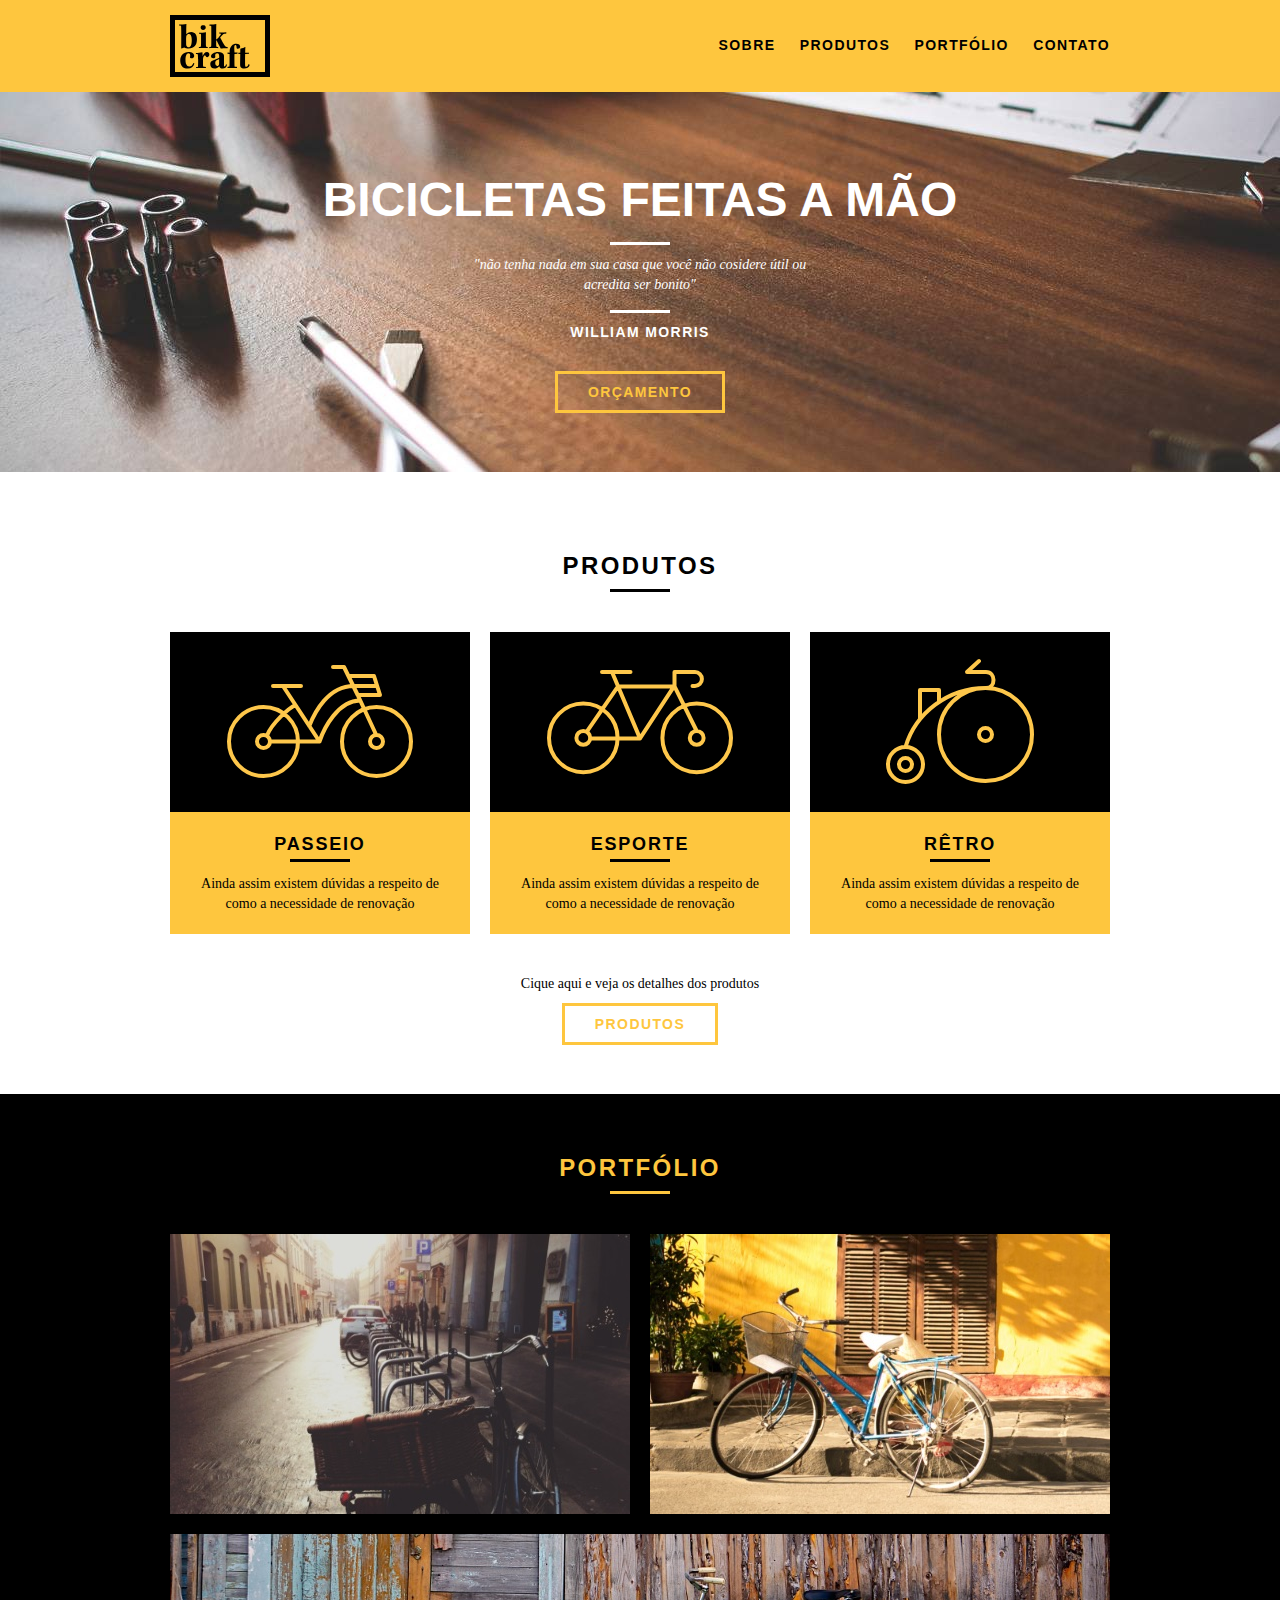
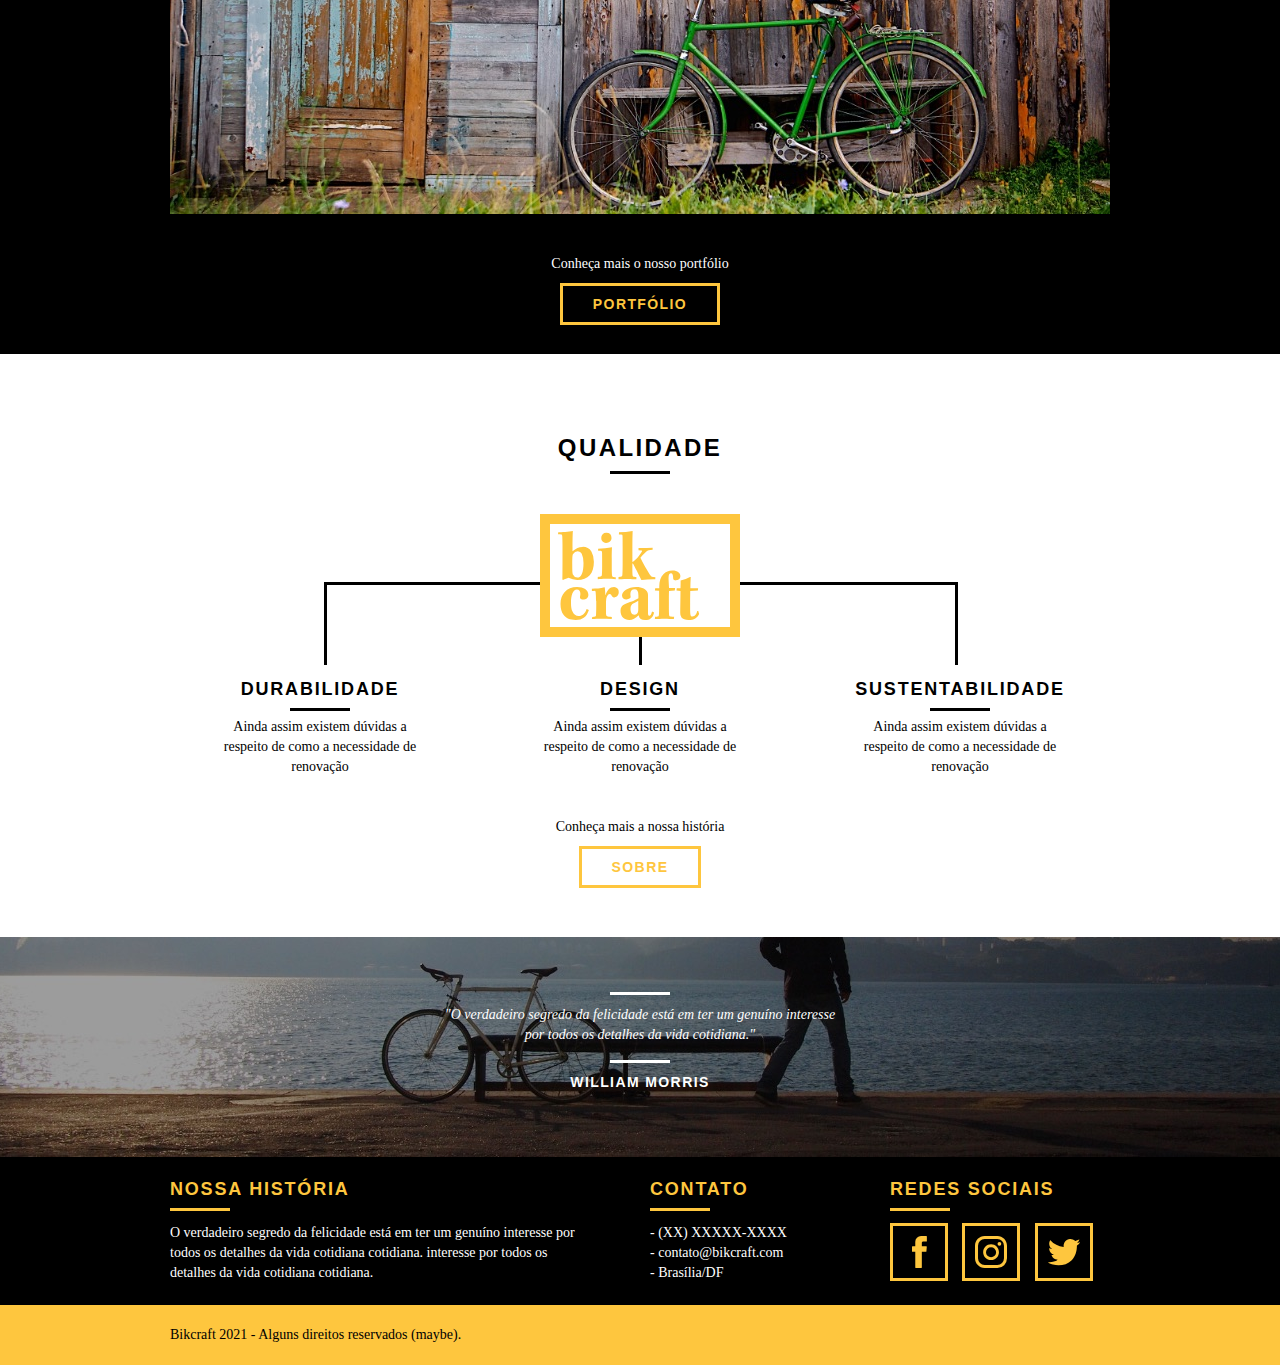
==== commit dbb19bcb: ":beetle: Referencing Portfolio page FIX on index" ====
--- a/index.html
+++ b/index.html
@@ -25,7 +25,7 @@
                 <ul>
                     <li><a href="sobre.html">Sobre</a></li>
                     <li><a href="produtos.html">Produtos</a></li>
-                    <li><a href="portifolio.html">Portifólio</a></li>
+                    <li><a href="portfolio.html">Portfólio</a></li>
                     <li><a href="contato.html">Contato</a></li>
                 </ul>
             </nav>
@@ -115,7 +115,7 @@
     
             <div class="call">
                 <p>Conheça mais a nossa história</p>
-                <a href="sobre.html" class="btn btn-preto">Sobre</a>
+                <a href="./src/sobre.html" class="btn btn-preto">Sobre</a>
             </div>
         </section>
 
--- a/assets/css/style.css
+++ b/assets/css/style.css
@@ -63,6 +63,26 @@
     background: #000;
     margin: 8px auto;
 }
+
+.subtitulo-interno {
+	font-size: 24px;
+	line-height: 30px;
+	font-weight: bold;
+	letter-spacing: .1em;
+	color: #000;
+	text-transform: uppercase;
+	margin-bottom: 20px;
+}
+
+.subtitulo-interno:after {
+	content: "";
+	display: block;
+	width: 60px;
+	height: 3px;
+	background: #000;
+	margin: 8px 0;
+}
+
 /* Header */
 
 .header {
@@ -95,6 +115,10 @@
 }
 
 .header_menu ul li a:hover {
+    color: #fff;
+}
+
+.header_menu ul li a.menu-ativo {
     color: #fff;
 }
 
@@ -152,6 +176,38 @@
     letter-spacing: .1em;
 }
 
+/* Introdução Interna */
+
+.introducao-interna {
+    width: 100%;
+    margin-top: 92px;
+    height: 160px;
+}
+
+.introducao-interna {
+	width: 100%;
+	margin-top: 92px;
+	height: 160px;
+	text-align: center;
+	color: #fff;
+	padding-top: 30px;
+}
+
+.introducao-interna h1 {
+	font-size: 36px;
+	font-weight: bold;
+	text-transform: uppercase;
+}
+
+.introducao-interna h1:after {
+	content: "";
+	display: block;
+	width: 60px;
+	height: 3px;
+	background: #fff;
+	margin: 6px auto 10px auto;
+}
+
 /* Produtos */
 
 .produtos {
@@ -192,6 +248,10 @@
 .produtos-lista-icone {
     background: #000;
     padding: 20px;
+}
+
+.produtos-lista-icone img {
+    margin: 0 auto;
 }
 
 .call {
@@ -257,6 +317,7 @@
 
 .qualidade-lista {
     padding-top: 20px;
+    overflow: auto; /* clear-fix */
 }
 
 .qualidade-lista li {
